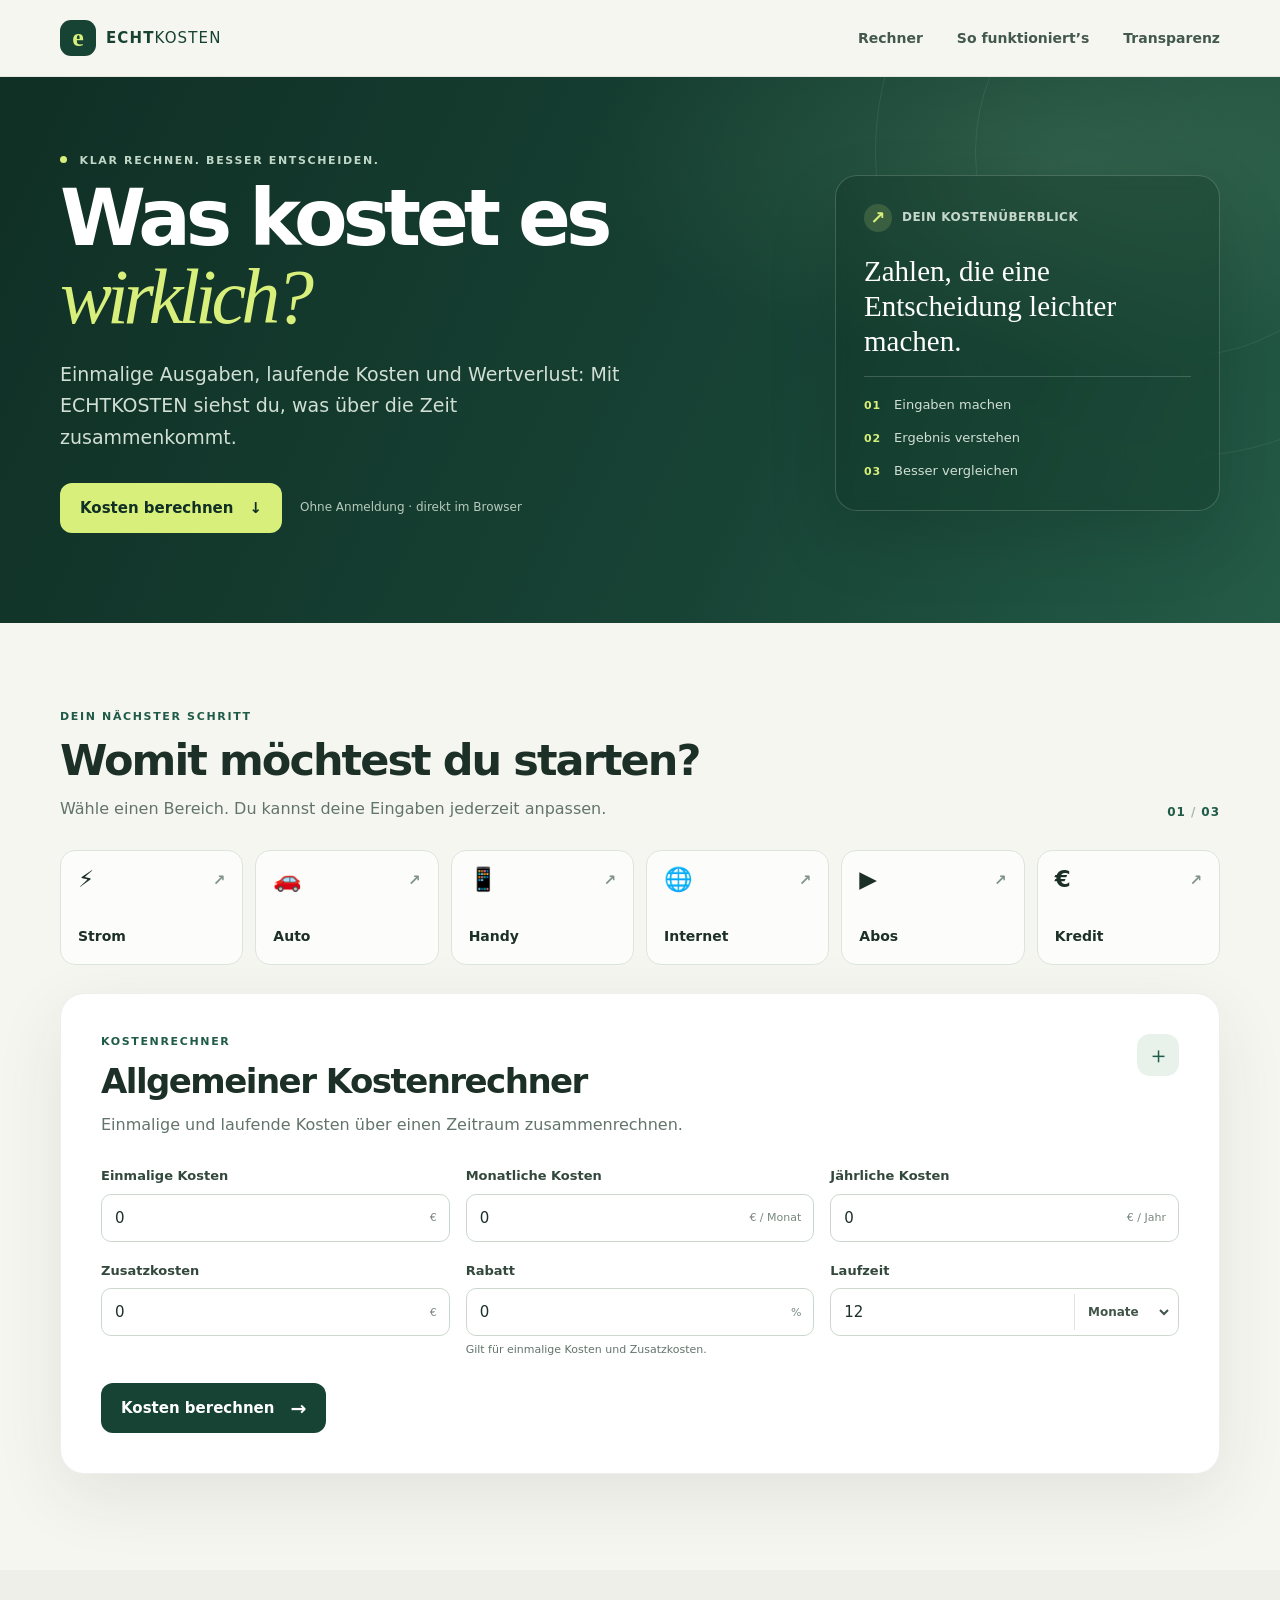
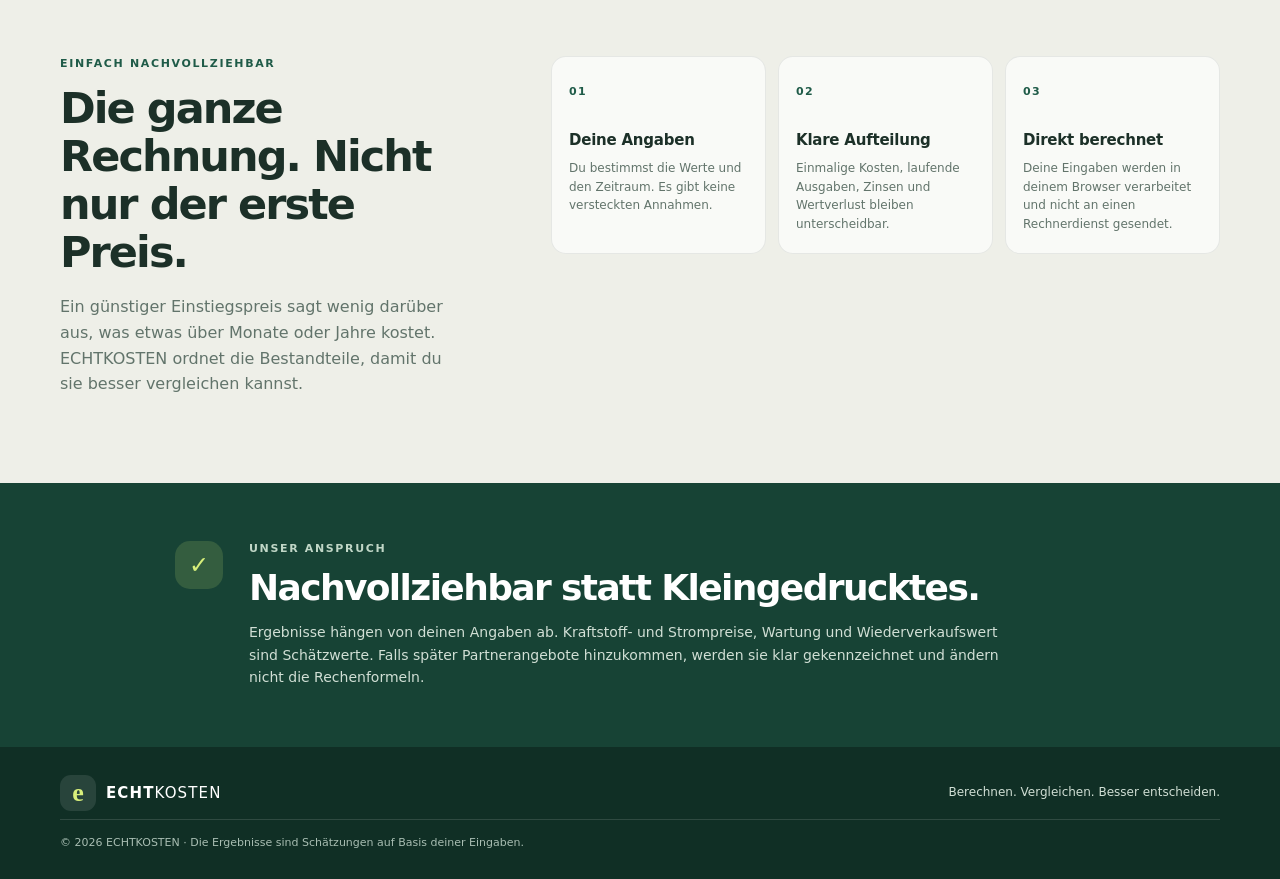
==== index.html @ 92f9e3f9 "Build ECHTKOSTEN cost calculator Add the responsive website, comprehensive car cost calculator, and " ====
<!doctype html>
<html lang="de">
<head>
  <meta charset="utf-8">
  <meta name="viewport" content="width=device-width, initial-scale=1">
  <meta name="theme-color" content="#174335">
  <meta name="description" content="ECHTKOSTEN macht laufende und einmalige Kosten verständlich. Berechne deinen Autokauf und vergleiche Kosten übersichtlich.">
  <meta name="robots" content="index,follow">
  <meta property="og:type" content="website">
  <meta property="og:locale" content="de_DE">
  <meta property="og:site_name" content="ECHTKOSTEN">
  <meta property="og:title" content="ECHTKOSTEN – Was kostet es wirklich?">
  <meta property="og:description" content="Berechne Kosten verständlich und behalte den Überblick über deine Ausgaben.">
  <title>ECHTKOSTEN – Kosten einfach berechnen</title>
  <link rel="icon" type="image/svg+xml" href="favicon.svg">
  <link rel="stylesheet" href="styles.css">
  <script src="script.js" defer></script>
</head>
<body>
  <a class="skip-link" href="#main-content">Zum Inhalt springen</a>
  <header class="site-header" id="oben">
    <div class="container header-inner">
      <a class="brand" href="#oben" aria-label="ECHTKOSTEN Startseite">
        <span class="brand-mark" aria-hidden="true">e</span>
        <span class="brand-name">ECHT<span>KOSTEN</span></span>
      </a>
      <nav class="site-nav" aria-label="Hauptnavigation">
        <a href="#rechner">Rechner</a>
        <a href="#so-gehts">So funktioniert’s</a>
        <a href="#transparenz">Transparenz</a>
      </nav>
    </div>
  </header>

  <main id="main-content">
    <section class="hero">
      <div class="container hero-inner">
        <div class="hero-copy">
          <p class="eyebrow eyebrow-light"><span class="eyebrow-dot"></span> Klar rechnen. Besser entscheiden.</p>
          <h1>Was kostet es <em>wirklich?</em></h1>
          <p class="hero-description">Einmalige Ausgaben, laufende Kosten und Wertverlust: Mit ECHTKOSTEN siehst du, was über die Zeit zusammenkommt.</p>
          <div class="hero-actions">
            <a class="button button-lime" href="#rechner">Kosten berechnen <span aria-hidden="true">↓</span></a>
            <span class="hero-trust">Ohne Anmeldung · direkt im Browser</span>
          </div>
        </div>
        <aside class="hero-aside" aria-label="So hilft dir ECHTKOSTEN">
          <div class="hero-aside-top"><span class="hero-aside-icon" aria-hidden="true">↗</span><span>Dein Kostenüberblick</span></div>
          <p class="hero-aside-title">Zahlen, die eine Entscheidung leichter machen.</p>
          <div class="hero-aside-rule"></div>
          <div class="hero-steps">
            <div><span>01</span><p>Eingaben machen</p></div>
            <div><span>02</span><p>Ergebnis verstehen</p></div>
            <div><span>03</span><p>Besser vergleichen</p></div>
          </div>
        </aside>
      </div>
      <div class="hero-orbit hero-orbit-one" aria-hidden="true"></div>
      <div class="hero-orbit hero-orbit-two" aria-hidden="true"></div>
    </section>

    <section class="section calculator-section" id="rechner" aria-labelledby="calculatorSectionTitle">
      <div class="container">
        <div class="section-heading">
          <div>
            <p class="eyebrow">Dein nächster Schritt</p>
            <h2 id="calculatorSectionTitle">Womit möchtest du starten?</h2>
            <p>Wähle einen Bereich. Du kannst deine Eingaben jederzeit anpassen.</p>
          </div>
          <span class="section-index">01 <span>/</span> 03</span>
        </div>

        <div class="category-grid" role="group" aria-label="Kostenbereich auswählen">
          <button class="category-button" type="button" data-panel="general" data-label="Strom" aria-controls="generalPanel" aria-pressed="false"><span class="category-icon" aria-hidden="true">⚡</span><span>Strom</span><span class="category-arrow" aria-hidden="true">↗</span></button>
          <button class="category-button" type="button" data-panel="auto" data-label="Auto" aria-controls="carPanel" aria-pressed="false"><span class="category-icon" aria-hidden="true">🚗</span><span>Auto</span><span class="category-arrow" aria-hidden="true">↗</span></button>
          <button class="category-button" type="button" data-panel="general" data-label="Handy" aria-controls="generalPanel" aria-pressed="false"><span class="category-icon" aria-hidden="true">📱</span><span>Handy</span><span class="category-arrow" aria-hidden="true">↗</span></button>
          <button class="category-button" type="button" data-panel="general" data-label="Internet" aria-controls="generalPanel" aria-pressed="false"><span class="category-icon" aria-hidden="true">🌐</span><span>Internet</span><span class="category-arrow" aria-hidden="true">↗</span></button>
          <button class="category-button" type="button" data-panel="general" data-label="Abos" aria-controls="generalPanel" aria-pressed="false"><span class="category-icon" aria-hidden="true">▶</span><span>Abos</span><span class="category-arrow" aria-hidden="true">↗</span></button>
          <button class="category-button" type="button" data-panel="general" data-label="Kredit" aria-controls="generalPanel" aria-pressed="false"><span class="category-icon" aria-hidden="true">€</span><span>Kredit</span><span class="category-arrow" aria-hidden="true">↗</span></button>
        </div>

        <section class="calculator-panel" id="generalPanel" aria-labelledby="generalTitle">
          <div class="calculator-heading">
            <div>
              <p class="eyebrow">Kostenrechner</p>
              <h2 id="generalTitle">Allgemeiner Kostenrechner</h2>
              <p id="generalDescription">Einmalige und laufende Kosten über einen Zeitraum zusammenrechnen.</p>
            </div>
            <span class="calculator-heading-icon" aria-hidden="true">＋</span>
          </div>
          <form id="generalForm" novalidate>
            <div class="form-grid">
              <div class="field"><label for="generalOneTime">Einmalige Kosten</label><div class="input-wrap"><input id="generalOneTime" name="oneTime" type="number" min="0" step="any" inputmode="decimal" value="0"><span>€</span></div></div>
              <div class="field"><label for="generalMonthly">Monatliche Kosten</label><div class="input-wrap"><input id="generalMonthly" name="monthly" type="number" min="0" step="any" inputmode="decimal" value="0"><span>€ / Monat</span></div></div>
              <div class="field"><label for="generalAnnual">Jährliche Kosten</label><div class="input-wrap"><input id="generalAnnual" name="annual" type="number" min="0" step="any" inputmode="decimal" value="0"><span>€ / Jahr</span></div></div>
              <div class="field"><label for="generalExtra">Zusatzkosten</label><div class="input-wrap"><input id="generalExtra" name="extra" type="number" min="0" step="any" inputmode="decimal" value="0"><span>€</span></div></div>
              <div class="field"><label for="generalDiscount">Rabatt</label><div class="input-wrap"><input id="generalDiscount" name="discount" type="number" min="0" max="100" step="any" inputmode="decimal" value="0"><span>%</span></div><small>Gilt für einmalige Kosten und Zusatzkosten.</small></div>
              <div class="field field-duration">
                <label for="generalDuration">Laufzeit</label>
                <div class="duration-inputs">
                  <input id="generalDuration" name="duration" type="number" min="1" step="1" inputmode="numeric" value="12" aria-label="Anzahl der Monate oder Jahre">
                  <select id="generalDurationUnit" name="durationUnit" aria-label="Einheit der Laufzeit"><option value="months">Monate</option><option value="years">Jahre</option></select>
                </div>
              </div>
            </div>
            <p class="form-error" id="generalError" role="alert" hidden></p>
            <button class="button button-dark calculate-button" type="submit">Kosten berechnen <span aria-hidden="true">→</span></button>
          </form>
          <div class="result-wrap" id="generalResult" aria-live="polite" aria-atomic="true" hidden></div>
        </section>

        <section class="calculator-panel" id="carPanel" aria-labelledby="carTitle" hidden>
          <div class="calculator-heading">
            <div>
              <p class="eyebrow">Autokostenrechner</p>
              <h2 id="carTitle">Was kostet dein Auto wirklich?</h2>
              <p>Berücksichtige Kauf, Finanzierung, Nutzung und den geschätzten Wertverlust.</p>
            </div>
            <span class="calculator-heading-icon" aria-hidden="true">↗</span>
          </div>
          <form id="carForm" novalidate>
            <fieldset class="form-group">
              <legend><span>01</span> Fahrzeug & Finanzierung</legend>
              <div class="form-grid">
                <div class="field"><label for="carPurchasePrice">Kaufpreis</label><div class="input-wrap"><input id="carPurchasePrice" name="purchasePrice" type="number" min="0" step="any" inputmode="decimal" value="25000"><span>€</span></div></div>
                <div class="field"><label for="carDownPayment">Anzahlung</label><div class="input-wrap"><input id="carDownPayment" name="downPayment" type="number" min="0" step="any" inputmode="decimal" value="5000"><span>€</span></div></div>
                <div class="field"><label for="carInterest">Sollzins pro Jahr</label><div class="input-wrap"><input id="carInterest" name="annualInterestRate" type="number" min="0" max="100" step="any" inputmode="decimal" value="5.9"><span>%</span></div></div>
                <div class="field"><label for="carLoanTerm">Kreditlaufzeit</label><div class="input-wrap"><input id="carLoanTerm" name="loanTermMonths" type="number" min="1" max="600" step="1" inputmode="numeric" value="60"><span>Monate</span></div></div>
                <div class="field"><label for="carOwnershipYears">Geplante Besitzdauer</label><div class="input-wrap"><input id="carOwnershipYears" name="ownershipYears" type="number" min="1" max="40" step="1" inputmode="numeric" value="5"><span>Jahre</span></div></div>
                <div class="field field-note"><span class="field-note-icon" aria-hidden="true">i</span><p>Der Rechner zeigt Rate und Zinsen getrennt vom Wertverlust. So wird der Kaufpreis nicht doppelt gezählt.</p></div>
              </div>
            </fieldset>

            <fieldset class="form-group">
              <legend><span>02</span> Laufende Kosten</legend>
              <div class="form-grid">
                <div class="field"><label for="carInsurance">Versicherung pro Jahr</label><div class="input-wrap"><input id="carInsurance" name="annualInsurance" type="number" min="0" step="any" inputmode="decimal" value="720"><span>€ / Jahr</span></div></div>
                <div class="field"><label for="carTax">Kfz-Steuer pro Jahr</label><div class="input-wrap"><input id="carTax" name="annualTax" type="number" min="0" step="any" inputmode="decimal" value="180"><span>€ / Jahr</span></div></div>
                <div class="field"><label for="carMaintenance">Wartung pro Jahr</label><div class="input-wrap"><input id="carMaintenance" name="annualMaintenance" type="number" min="0" step="any" inputmode="decimal" value="600"><span>€ / Jahr</span></div></div>
                <div class="field"><label for="carMileage">Fahrleistung pro Jahr</label><div class="input-wrap"><input id="carMileage" name="annualMileage" type="number" min="0" step="1" inputmode="numeric" value="12000"><span>km / Jahr</span></div></div>
                <div class="field"><label for="carEnergyType">Antriebsart</label><select id="carEnergyType" name="energyType"><option value="petrol">Benzin</option><option value="diesel">Diesel</option><option value="electric">Elektro</option></select></div>
                <div class="field"><label for="carConsumption" id="carConsumptionLabel">Verbrauch (Liter / 100 km)</label><div class="input-wrap"><input id="carConsumption" name="energyConsumption" type="number" min="0" step="any" inputmode="decimal" value="6.5"><span id="carConsumptionUnit">L / 100 km</span></div></div>
                <div class="field"><label for="carEnergyPrice" id="carEnergyPriceLabel">Preis pro Liter</label><div class="input-wrap"><input id="carEnergyPrice" name="energyPrice" type="number" min="0" step="any" inputmode="decimal" value="1.8"><span id="carEnergyPriceUnit">€ / L</span></div></div>
              </div>
            </fieldset>

            <fieldset class="form-group">
              <legend><span>03</span> Wertverlust einschätzen</legend>
              <div class="form-grid">
                <div class="field"><label for="carResaleValue">Geschätzter Verkaufspreis am Ende</label><div class="input-wrap"><input id="carResaleValue" name="resaleValue" type="number" min="0" step="any" inputmode="decimal" value="10000"><span>€</span></div><small>Schätze, was dein Auto nach der geplanten Besitzdauer noch wert ist.</small></div>
              </div>
            </fieldset>
            <p class="form-error" id="carError" role="alert" hidden></p>
            <button class="button button-dark calculate-button" type="submit">Autokosten berechnen <span aria-hidden="true">→</span></button>
          </form>
          <div class="result-wrap" id="carResult" aria-live="polite" aria-atomic="true" hidden></div>
        </section>
      </div>
    </section>

    <section class="section how-section" id="so-gehts" aria-labelledby="howTitle">
      <div class="container how-inner">
        <div class="how-intro">
          <p class="eyebrow">Einfach nachvollziehbar</p>
          <h2 id="howTitle">Die ganze Rechnung. Nicht nur der erste Preis.</h2>
          <p>Ein günstiger Einstiegspreis sagt wenig darüber aus, was etwas über Monate oder Jahre kostet. ECHTKOSTEN ordnet die Bestandteile, damit du sie besser vergleichen kannst.</p>
        </div>
        <div class="trust-grid">
          <article class="trust-card"><span>01</span><h3>Deine Angaben</h3><p>Du bestimmst die Werte und den Zeitraum. Es gibt keine versteckten Annahmen.</p></article>
          <article class="trust-card"><span>02</span><h3>Klare Aufteilung</h3><p>Einmalige Kosten, laufende Ausgaben, Zinsen und Wertverlust bleiben unterscheidbar.</p></article>
          <article class="trust-card"><span>03</span><h3>Direkt berechnet</h3><p>Deine Eingaben werden in deinem Browser verarbeitet und nicht an einen Rechnerdienst gesendet.</p></article>
        </div>
      </div>
    </section>

    <section class="transparency-section" id="transparenz" aria-labelledby="transparencyTitle">
      <div class="container transparency-inner">
        <div class="transparency-mark" aria-hidden="true">✓</div>
        <div>
          <p class="eyebrow eyebrow-light">Unser Anspruch</p>
          <h2 id="transparencyTitle">Nachvollziehbar statt Kleingedrucktes.</h2>
          <p>Ergebnisse hängen von deinen Angaben ab. Kraftstoff- und Strompreise, Wartung und Wiederverkaufswert sind Schätzwerte. Falls später Partnerangebote hinzukommen, werden sie klar gekennzeichnet und ändern nicht die Rechenformeln.</p>
        </div>
      </div>
    </section>
  </main>

  <footer class="site-footer">
    <div class="container footer-inner">
      <a class="brand brand-footer" href="#oben" aria-label="ECHTKOSTEN nach oben"><span class="brand-mark" aria-hidden="true">e</span><span class="brand-name">ECHT<span>KOSTEN</span></span></a>
      <p>Berechnen. Vergleichen. Besser entscheiden.</p>
      <p class="footer-small">© <span id="currentYear">2026</span> ECHTKOSTEN · Die Ergebnisse sind Schätzungen auf Basis deiner Eingaben.</p>
    </div>
  </footer>
</body>
</html>
---- styles.css ----
:root {
  color-scheme: light;
  --ink: #1c3028;
  --forest: #1f5b48;
  --forest-dark: #174335;
  --forest-deep: #102f25;
  --mint: #e8f2eb;
  --lime: #d8ef7b;
  --paper: #f6f6f0;
  --white: #fff;
  --line: #dce5dc;
  --muted: #62746b;
  --danger: #a1372b;
  --shadow: 0 22px 70px rgba(24, 49, 39, .09);
  font-family: Inter, ui-sans-serif, system-ui, -apple-system, BlinkMacSystemFont, "Segoe UI", sans-serif;
  font-synthesis: none;
  text-rendering: optimizeLegibility;
}
* { box-sizing: border-box; }
html { scroll-behavior: smooth; scroll-padding-top: 88px; }
body { margin: 0; background: var(--paper); color: var(--ink); font-size: 16px; line-height: 1.6; }
button, input, select { font: inherit; }
button, a, input, select { -webkit-tap-highlight-color: transparent; }
a { color: inherit; }
:focus-visible { outline: 3px solid #8cae2d; outline-offset: 3px; }
.container { width: min(1160px, calc(100% - 48px)); margin-inline: auto; }
.skip-link { position: absolute; z-index: 20; top: 8px; left: 8px; padding: 10px 14px; transform: translateY(-160%); border-radius: 10px; background: var(--white); color: var(--ink); font-weight: 700; }
.skip-link:focus { transform: translateY(0); }
.site-header { position: sticky; z-index: 10; top: 0; background: rgba(246, 246, 240, .94); border-bottom: 1px solid rgba(28, 48, 40, .08); backdrop-filter: blur(14px); }
.header-inner, .site-nav, .brand { display: flex; align-items: center; }
.header-inner { min-height: 76px; justify-content: space-between; gap: 24px; }
.brand { width: fit-content; gap: 10px; text-decoration: none; }
.brand-mark { display: grid; width: 36px; height: 36px; place-items: center; border-radius: 11px; background: var(--forest-dark); color: var(--lime); font-family: Georgia, serif; font-size: 26px; font-weight: 700; line-height: 1; }
.brand-name { color: var(--forest-dark); font-size: 15px; font-weight: 850; letter-spacing: .075em; }
.brand-name span { font-weight: 500; }
.site-nav { gap: clamp(16px, 3vw, 34px); }
.site-nav a { color: #43594e; font-size: 14px; font-weight: 650; text-decoration: none; transition: color .18s ease; }
.site-nav a:hover { color: var(--forest); }
.hero { position: relative; overflow: hidden; background: radial-gradient(ellipse at 84% 15%, rgba(93, 141, 107, .31), transparent 32%), linear-gradient(115deg, var(--forest-deep), var(--forest-dark) 60%, #245b47); color: var(--white); }
.hero-inner { position: relative; z-index: 1; display: grid; grid-template-columns: minmax(0, 1.2fr) minmax(300px, .8fr); align-items: center; gap: clamp(42px, 8vw, 112px); min-height: 500px; padding-block: 76px 90px; }
.hero-copy { max-width: 670px; }
.eyebrow { margin: 0 0 12px; color: var(--forest); font-size: 11px; font-weight: 800; letter-spacing: .15em; line-height: 1.4; text-transform: uppercase; }
.eyebrow-light { color: #c1d7c7; }
.eyebrow-dot { display: inline-block; width: 7px; height: 7px; margin-right: 7px; border-radius: 50%; background: var(--lime); vertical-align: 1px; }
.hero h1 { max-width: 680px; margin: 0; font-size: clamp(45px, 6.4vw, 78px); font-weight: 630; letter-spacing: -.065em; line-height: .99; }
.hero h1 em { color: var(--lime); font-family: Georgia, "Times New Roman", serif; font-weight: 400; }
.hero-description { max-width: 560px; margin: 24px 0 0; color: #d1dfd5; font-size: clamp(16px, 1.8vw, 19px); line-height: 1.65; }
.hero-actions { display: flex; align-items: center; flex-wrap: wrap; gap: 18px; margin-top: 30px; }
.button { display: inline-flex; min-height: 50px; align-items: center; justify-content: center; gap: 16px; padding: 12px 20px; border: 0; border-radius: 12px; cursor: pointer; font-size: 15px; font-weight: 750; line-height: 1.2; text-decoration: none; transition: transform .18s ease, background .18s ease, box-shadow .18s ease; }
.button:hover { transform: translateY(-2px); }
.button-lime { background: var(--lime); color: var(--forest-deep); }
.button-lime:hover { background: #e4f5a1; box-shadow: 0 10px 28px rgba(0, 0, 0, .16); }
.button-dark { background: var(--forest-dark); color: var(--white); }
.button-dark:hover { background: var(--forest); }
.hero-trust { color: #b7cabe; font-size: 12px; }
.hero-aside { position: relative; max-width: 385px; justify-self: end; padding: 28px; border: 1px solid rgba(220, 239, 225, .2); border-radius: 22px; background: rgba(10, 36, 26, .25); box-shadow: 0 28px 70px rgba(0, 0, 0, .13); backdrop-filter: blur(8px); }
.hero-aside-top { display: flex; align-items: center; gap: 10px; color: #c6d8cb; font-size: 12px; font-weight: 700; letter-spacing: .04em; text-transform: uppercase; }
.hero-aside-icon { display: grid; width: 28px; height: 28px; place-items: center; border-radius: 50%; background: rgba(216, 239, 123, .16); color: var(--lime); font-size: 18px; }
.hero-aside-title { margin: 22px 0 18px; font-family: Georgia, "Times New Roman", serif; font-size: 29px; line-height: 1.2; }
.hero-aside-rule { height: 1px; background: rgba(220, 239, 225, .2); }
.hero-steps { display: grid; gap: 12px; padding-top: 18px; }
.hero-steps div { display: flex; align-items: center; gap: 13px; }
.hero-steps span { color: var(--lime); font-size: 11px; font-weight: 800; letter-spacing: .08em; }
.hero-steps p { margin: 0; color: #d1dfd5; font-size: 13px; }
.hero-orbit { position: absolute; border: 1px solid rgba(207, 232, 208, .09); border-radius: 50%; pointer-events: none; }
.hero-orbit-one { top: -230px; right: -205px; width: 610px; height: 610px; }
.hero-orbit-two { top: -130px; right: -105px; width: 410px; height: 410px; }
.section { padding-block: 86px; }
.calculator-section { padding-bottom: 96px; }
.section-heading { display: flex; align-items: end; justify-content: space-between; gap: 24px; margin-bottom: 28px; }
.section-heading h2, .how-intro h2, .transparency-inner h2 { margin: 0; font-size: clamp(30px, 4vw, 43px); font-weight: 630; letter-spacing: -.045em; line-height: 1.12; }
.section-heading p:not(.eyebrow) { margin: 12px 0 0; color: var(--muted); }
.section-index { color: var(--forest); font-size: 12px; font-weight: 800; letter-spacing: .08em; }
.section-index span { color: #a7b6ad; }
.category-grid { display: grid; grid-template-columns: repeat(6, minmax(0, 1fr)); gap: 12px; margin-bottom: 28px; }
.category-button { position: relative; display: flex; min-height: 115px; flex-direction: column; align-items: flex-start; justify-content: space-between; gap: 10px; padding: 17px; border: 1px solid var(--line); border-radius: 15px; background: rgba(255, 255, 255, .72); color: var(--ink); cursor: pointer; font-size: 14px; font-weight: 740; text-align: left; transition: border-color .2s ease, background .2s ease, transform .2s ease, box-shadow .2s ease; }
.category-button:hover { transform: translateY(-3px); border-color: #a8c4ae; box-shadow: 0 12px 25px rgba(24, 49, 39, .06); }
.category-button[aria-pressed="true"] { border-color: var(--forest); background: var(--forest-dark); color: var(--white); box-shadow: 0 12px 26px rgba(23, 67, 53, .18); }
.category-icon { font-size: 23px; line-height: 1; }
.category-arrow { position: absolute; top: 17px; right: 17px; color: #80938a; font-size: 15px; }
.category-button[aria-pressed="true"] .category-arrow { color: var(--lime); }
.calculator-panel { scroll-margin-top: 94px; padding: clamp(22px, 4vw, 40px); border: 1px solid rgba(28, 48, 40, .08); border-radius: 24px; background: var(--white); box-shadow: var(--shadow); }
.calculator-panel[hidden] { display: none; }
.calculator-heading { display: flex; justify-content: space-between; gap: 20px; margin-bottom: 28px; }
.calculator-heading h2 { margin: 0; font-size: clamp(25px, 3vw, 34px); font-weight: 650; letter-spacing: -.045em; line-height: 1.2; }
.calculator-heading p:not(.eyebrow) { max-width: 650px; margin: 10px 0 0; color: var(--muted); }
.calculator-heading-icon { display: grid; width: 42px; height: 42px; flex: 0 0 auto; place-items: center; border-radius: 13px; background: var(--mint); color: var(--forest); font-size: 23px; }
.form-grid { display: grid; grid-template-columns: repeat(3, minmax(0, 1fr)); gap: 19px 16px; }
.field { min-width: 0; }
.field label { display: block; margin-bottom: 7px; color: #33483d; font-size: 13px; font-weight: 720; }
.input-wrap, .duration-inputs { display: flex; min-height: 48px; align-items: center; border: 1px solid #ccd8ce; border-radius: 10px; background: #fff; transition: border-color .18s ease, box-shadow .18s ease; }
.input-wrap:focus-within, .duration-inputs:focus-within { border-color: var(--forest); box-shadow: 0 0 0 3px rgba(31, 91, 72, .11); }
.input-wrap input, .duration-inputs input, .field > select { width: 100%; min-width: 0; height: 46px; padding: 0 13px; border: 0; outline: 0; border-radius: 10px; background: transparent; color: var(--ink); font-size: 15px; font-variant-numeric: tabular-nums; }
.input-wrap input:focus-visible, .duration-inputs input:focus-visible, .field > select:focus-visible { outline: 0; box-shadow: none; }
.input-wrap > span { flex: 0 0 auto; padding: 0 12px 0 4px; color: #78877e; font-size: 11px; white-space: nowrap; }
.field small { display: block; margin-top: 6px; color: var(--muted); font-size: 11px; line-height: 1.45; }
.field > select { height: 48px; border: 1px solid #ccd8ce; background-color: #fff; }
.duration-inputs { padding-right: 6px; }
.duration-inputs input { flex: 1; }
.duration-inputs select { width: auto; min-width: 98px; height: 36px; padding: 0 9px; border: 0; border-left: 1px solid var(--line); border-radius: 0; background: #fff; color: #41554a; font-size: 12px; font-weight: 650; }
.form-group { min-width: 0; margin: 0 0 26px; padding: 0; border: 0; }
.form-group legend { width: 100%; margin-bottom: 18px; padding: 0 0 11px; border-bottom: 1px solid #e8eee8; color: var(--ink); font-size: 16px; font-weight: 760; }
.form-group legend span { margin-right: 10px; color: var(--forest); font-size: 11px; letter-spacing: .1em; }
.field-note { display: flex; align-items: flex-start; gap: 10px; padding: 12px 13px; border-radius: 11px; background: #f4f8f3; color: var(--muted); }
.field-note-icon { display: grid; width: 19px; height: 19px; flex: 0 0 auto; place-items: center; border-radius: 50%; background: #dcebdc; color: var(--forest); font-size: 12px; font-weight: 800; }
.field-note p { margin: 0; font-size: 11px; line-height: 1.5; }
.form-error { margin: 18px 0 0; padding: 11px 14px; border-radius: 10px; background: #fff1ee; color: var(--danger); font-size: 13px; font-weight: 650; }
.calculate-button { margin-top: 25px; }
.calculate-button span { font-size: 19px; }
.result-wrap { margin-top: 28px; }
.result-card { overflow: hidden; border: 1px solid #d8e6d9; border-radius: 18px; background: #f6faf4; }
.result-top { display: flex; align-items: end; justify-content: space-between; gap: 20px; padding: 24px 26px; background: var(--forest-dark); color: var(--white); }
.result-top p { margin: 0; }
.result-kicker { color: #c5d8c9; font-size: 11px; font-weight: 750; letter-spacing: .12em; text-transform: uppercase; }
.result-subtitle { margin-top: 4px !important; color: #d5e2d7; font-size: 13px; }
.result-total { color: var(--lime); font-size: clamp(30px, 5vw, 43px); font-weight: 700; letter-spacing: -.045em; line-height: 1.1; font-variant-numeric: tabular-nums; white-space: nowrap; }
.result-metrics { display: grid; grid-template-columns: repeat(4, minmax(0, 1fr)); gap: 10px; padding: 16px 18px 0; }
.metric { min-width: 0; padding: 14px; border-radius: 12px; background: var(--white); }
.metric-label { display: block; color: var(--muted); font-size: 11px; line-height: 1.4; }
.metric-value { display: block; margin-top: 5px; color: var(--ink); font-size: clamp(14px, 2vw, 18px); font-weight: 760; font-variant-numeric: tabular-nums; overflow-wrap: anywhere; }
.result-breakdown { padding: 22px 26px 12px; }
.result-breakdown h3 { margin: 0 0 9px; font-size: 13px; }
.breakdown-row { display: flex; justify-content: space-between; gap: 20px; padding: 9px 0; border-top: 1px solid #e3ebe2; color: #53665b; font-size: 13px; }
.breakdown-row strong { color: var(--ink); font-variant-numeric: tabular-nums; text-align: right; }
.result-note { margin: 0; padding: 0 26px 22px; color: #687970; font-size: 11px; line-height: 1.55; }
.how-section { background: #eeefe8; }
.how-inner { display: grid; grid-template-columns: minmax(240px, .75fr) minmax(0, 1.25fr); align-items: start; gap: clamp(35px, 7vw, 90px); }
.how-intro h2 { max-width: 420px; }
.how-intro > p:last-child { max-width: 430px; margin: 18px 0 0; color: var(--muted); }
.trust-grid { display: grid; grid-template-columns: repeat(3, minmax(0, 1fr)); gap: 12px; }
.trust-card { min-height: 190px; padding: 20px 17px; border: 1px solid rgba(28, 48, 40, .09); border-radius: 15px; background: rgba(255, 255, 255, .66); }
.trust-card > span { color: var(--forest); font-size: 11px; font-weight: 800; letter-spacing: .12em; }
.trust-card h3 { margin: 25px 0 7px; font-size: 15px; letter-spacing: -.015em; }
.trust-card p { margin: 0; color: var(--muted); font-size: 12px; line-height: 1.55; }
.transparency-section { padding-block: 58px; background: var(--forest-dark); color: var(--white); }
.transparency-inner { display: grid; grid-template-columns: 54px minmax(0, 1fr); align-items: start; gap: 20px; max-width: 930px; }
.transparency-mark { display: grid; width: 48px; height: 48px; place-items: center; border-radius: 15px; background: rgba(216, 239, 123, .15); color: var(--lime); font-size: 24px; font-weight: 700; }
.transparency-inner h2 { font-size: clamp(26px, 3.5vw, 36px); }
.transparency-inner > div:last-child > p:last-child { max-width: 770px; margin: 13px 0 0; color: #d1dfd5; font-size: 14px; }
.site-footer { padding-block: 28px; background: #102f25; color: #d1dfd5; }
.footer-inner { display: grid; grid-template-columns: auto 1fr; align-items: center; gap: 8px 24px; }
.brand-footer .brand-mark { background: rgba(255, 255, 255, .1); }
.brand-footer .brand-name { color: var(--white); }
.footer-inner > p { margin: 0; font-size: 12px; }
.footer-inner > p:nth-child(2) { justify-self: end; }
.footer-small { grid-column: 1 / -1; padding-top: 14px; border-top: 1px solid rgba(255, 255, 255, .13); color: #a9beb3; font-size: 11px !important; }

@media (max-width: 960px) {
  .hero-inner { grid-template-columns: minmax(0, 1.1fr) minmax(260px, .9fr); gap: 38px; }
  .category-grid { grid-template-columns: repeat(3, minmax(0, 1fr)); }
  .how-inner { grid-template-columns: 1fr; gap: 34px; }
  .how-intro > p:last-child { max-width: 680px; }
}
@media (max-width: 700px) {
  html { scroll-padding-top: 72px; }
  .container { width: min(100% - 32px, 560px); }
  .header-inner { min-height: 66px; gap: 12px; }
  .brand-mark { width: 32px; height: 32px; }
  .brand-name { font-size: 13px; }
  .site-nav { gap: 12px; }
  .site-nav a { font-size: 11px; }
  .hero-inner { grid-template-columns: 1fr; min-height: auto; gap: 34px; padding-block: 56px 68px; }
  .hero h1 { font-size: clamp(46px, 11vw, 67px); }
  .hero-aside { width: 100%; max-width: none; justify-self: stretch; padding: 22px; }
  .hero-aside-title { max-width: 340px; font-size: 25px; }
  .section { padding-block: 64px; }
  .section-heading { align-items: start; }
  .category-grid { grid-template-columns: repeat(3, minmax(0, 1fr)); gap: 9px; }
  .category-button { min-height: 98px; padding: 13px; }
  .category-arrow { top: 13px; right: 13px; }
  .calculator-panel { padding: 22px 18px; border-radius: 18px; }
  .form-grid { grid-template-columns: repeat(2, minmax(0, 1fr)); gap: 17px 12px; }
  .form-group { margin-bottom: 24px; }
  .field-note { grid-column: 1 / -1; }
  .trust-grid { grid-template-columns: 1fr; }
  .trust-card { min-height: 0; }
  .trust-card h3 { margin-top: 15px; }
  .transparency-section { padding-block: 46px; }
}
@media (max-width: 480px) {
  .container { width: calc(100% - 28px); }
  .site-nav { gap: 9px; }
  .site-nav a { font-size: 10px; }
  .site-nav a:last-child { display: none; }
  .hero-inner { padding-block: 47px 56px; }
  .hero-actions { align-items: flex-start; flex-direction: column; gap: 12px; }
  .hero-trust { padding-left: 2px; }
  .section-heading h2 { font-size: 31px; }
  .section-index { display: none; }
  .category-grid { grid-template-columns: repeat(2, minmax(0, 1fr)); }
  .category-button { min-height: 88px; }
  .calculator-heading { gap: 12px; }
  .calculator-heading-icon { width: 36px; height: 36px; }
  .calculator-heading h2 { font-size: 25px; }
  .form-grid { grid-template-columns: 1fr; }
  .field-note { grid-column: auto; }
  .calculate-button { width: 100%; }
  .result-top { align-items: flex-start; flex-direction: column; gap: 11px; padding: 20px; }
  .result-metrics { grid-template-columns: repeat(2, minmax(0, 1fr)); padding-inline: 10px; }
  .metric { padding: 12px; }
  .result-breakdown { padding: 20px 18px 11px; }
  .result-note { padding: 0 18px 18px; }
  .transparency-inner { grid-template-columns: 1fr; gap: 16px; }
  .transparency-mark { width: 40px; height: 40px; border-radius: 12px; }
  .footer-inner { grid-template-columns: 1fr; }
  .footer-inner > p:nth-child(2) { justify-self: start; }
  .footer-small { grid-column: auto; margin-top: 5px !important; }
}
@media (prefers-reduced-motion: reduce) {
  *, *::before, *::after { scroll-behavior: auto !important; animation-duration: .01ms !important; animation-iteration-count: 1 !important; transition-duration: .01ms !important; }
}
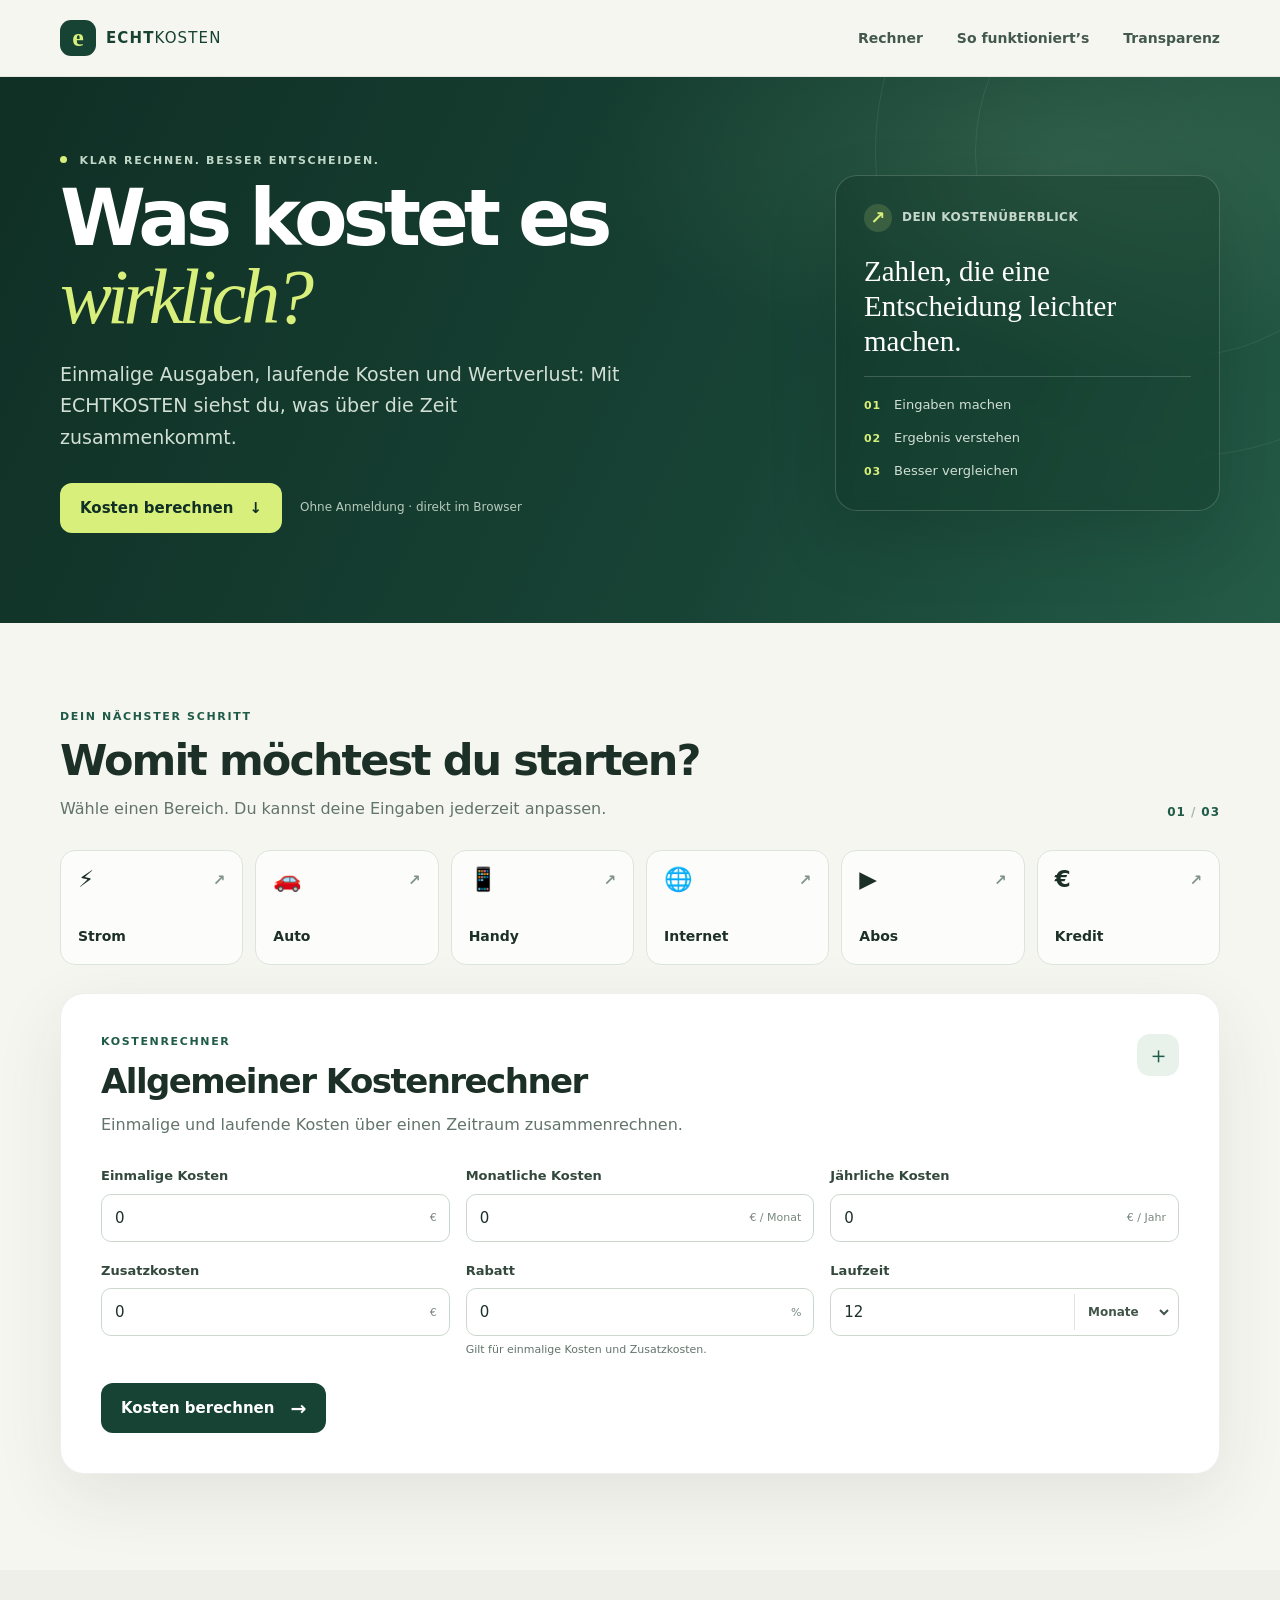
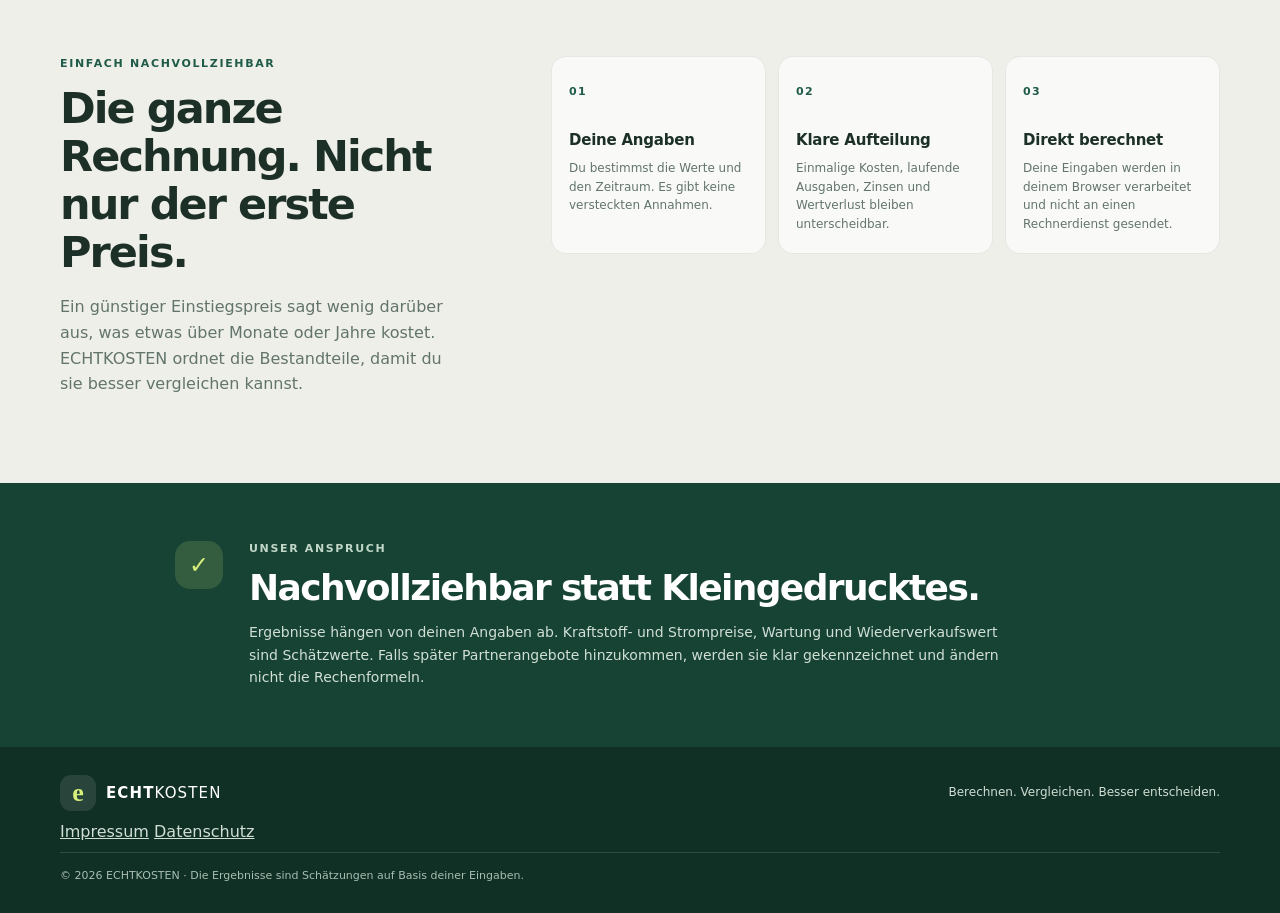
==== commit 9f91207f: "Verlinke Impressum und Datenschutz" ====
--- a/index.html
+++ b/index.html
@@ -107,6 +107,41 @@
             <button class="button button-dark calculate-button" type="submit">Kosten berechnen <span aria-hidden="true">→</span></button>
           </form>
           <div class="result-wrap" id="generalResult" aria-live="polite" aria-atomic="true" hidden></div>
+
+          <form id="electricityForm" novalidate hidden>
+            <fieldset class="form-group">
+              <legend><span>01</span> Verbrauch & Tarif</legend>
+              <div class="form-grid">
+                <div class="field"><label for="electricityAnnualKwh">Stromverbrauch pro Jahr</label><div class="input-wrap"><input id="electricityAnnualKwh" name="annualKwh" type="number" min="0" step="any" inputmode="decimal" value="3500"><span>kWh / Jahr</span></div><small>Beispielwert – deinen Verbrauch findest du auf der Jahresabrechnung.</small></div>
+                <div class="field"><label for="electricityPricePerKwh">Arbeitspreis je Kilowattstunde</label><div class="input-wrap"><input id="electricityPricePerKwh" name="pricePerKwh" type="number" min="0" step="any" inputmode="decimal" value="0.35"><span>€ / kWh</span></div><small>35 Cent je kWh entsprechen 0,35 € / kWh.</small></div>
+                <div class="field"><label for="electricityBaseFee">Grundpreis</label><div class="input-wrap"><input id="electricityBaseFee" name="monthlyBaseFee" type="number" min="0" step="any" inputmode="decimal" value="12"><span>€ / Monat</span></div></div>
+                <div class="field"><label for="electricityMeterFee">Zähler- und Messstellengebühr</label><div class="input-wrap"><input id="electricityMeterFee" name="monthlyMeterFee" type="number" min="0" step="any" inputmode="decimal" value="0"><span>€ / Monat</span></div></div>
+                <div class="field"><label for="electricityOtherMonthlyFees">Weitere feste Gebühren</label><div class="input-wrap"><input id="electricityOtherMonthlyFees" name="monthlyOtherFees" type="number" min="0" step="any" inputmode="decimal" value="0"><span>€ / Monat</span></div><small>Zum Beispiel zusätzliche monatliche Tarifkosten.</small></div>
+                <div class="field"><label for="electricityAnnualFees">Weitere Jahresgebühren</label><div class="input-wrap"><input id="electricityAnnualFees" name="annualOtherFees" type="number" min="0" step="any" inputmode="decimal" value="0"><span>€ / Jahr</span></div></div>
+                <div class="field"><label for="electricityOneTimeFees">Einmalige Gebühren</label><div class="input-wrap"><input id="electricityOneTimeFees" name="oneTimeFees" type="number" min="0" step="any" inputmode="decimal" value="0"><span>€</span></div></div>
+                <div class="field"><label for="electricityDurationYears">Berechnungszeitraum</label><div class="input-wrap"><input id="electricityDurationYears" name="durationYears" type="number" min="1" max="60" step="1" inputmode="numeric" value="1"><span>Jahre</span></div></div>
+              </div>
+              <div class="field-note"><span class="field-note-icon" aria-hidden="true">i</span><p>Trage Gebühren getrennt ein. Wenn die Zählergebühr bereits im Grundpreis steckt, lass dieses Feld auf 0 €, damit sie nicht doppelt zählt.</p></div>
+            </fieldset>
+            <p class="form-error" id="electricityError" role="alert" hidden></p>
+            <button class="button button-dark calculate-button" type="submit">Stromkosten berechnen <span aria-hidden="true">→</span></button>
+          </form>
+          <div class="result-wrap" id="electricityResult" aria-live="polite" aria-atomic="true" hidden></div>
+
+          <form id="creditForm" novalidate hidden>
+            <fieldset class="form-group">
+              <legend><span>01</span> Kreditdaten</legend>
+              <div class="form-grid">
+                <div class="field"><label for="creditAmount">Kreditsumme</label><div class="input-wrap"><input id="creditAmount" name="principal" type="number" min="0" step="any" inputmode="decimal" value="10000"><span>€</span></div></div>
+                <div class="field"><label for="creditInterestRate">Sollzins pro Jahr</label><div class="input-wrap"><input id="creditInterestRate" name="annualInterestRate" type="number" min="0" max="100" step="any" inputmode="decimal" value="5.9"><span>%</span></div><small>Vereinfachte Rechnung ohne zusätzliche Bankgebühren.</small></div>
+                <div class="field"><label for="creditTermMonths">Laufzeit</label><div class="input-wrap"><input id="creditTermMonths" name="termMonths" type="number" min="1" max="600" step="1" inputmode="numeric" value="60"><span>Monate</span></div></div>
+              </div>
+              <div class="field-note"><span class="field-note-icon" aria-hidden="true">i</span><p>Die Monatsrate bleibt gleich. Am Anfang geht mehr davon für Zinsen drauf, später steigt der Tilgungsanteil. So wird die Restschuld Monat für Monat kleiner.</p></div>
+            </fieldset>
+            <p class="form-error" id="creditError" role="alert" hidden></p>
+            <button class="button button-dark calculate-button" type="submit">Kredit berechnen <span aria-hidden="true">→</span></button>
+          </form>
+          <div class="result-wrap" id="creditResult" aria-live="polite" aria-atomic="true" hidden></div>
         </section>
 
         <section class="calculator-panel" id="carPanel" aria-labelledby="carTitle" hidden>
@@ -189,6 +224,10 @@
     <div class="container footer-inner">
       <a class="brand brand-footer" href="#oben" aria-label="ECHTKOSTEN nach oben"><span class="brand-mark" aria-hidden="true">e</span><span class="brand-name">ECHT<span>KOSTEN</span></span></a>
       <p>Berechnen. Vergleichen. Besser entscheiden.</p>
+      <nav class="footer-links" aria-label="Rechtliche Informationen">
+        <a href="impressum.html">Impressum</a>
+        <a href="datenschutz.html">Datenschutz</a>
+      </nav>
       <p class="footer-small">© <span id="currentYear">2026</span> ECHTKOSTEN · Die Ergebnisse sind Schätzungen auf Basis deiner Eingaben.</p>
     </div>
   </footer>
--- a/styles.css
+++ b/styles.css
@@ -102,6 +102,7 @@
 .form-group legend { width: 100%; margin-bottom: 18px; padding: 0 0 11px; border-bottom: 1px solid #e8eee8; color: var(--ink); font-size: 16px; font-weight: 760; }
 .form-group legend span { margin-right: 10px; color: var(--forest); font-size: 11px; letter-spacing: .1em; }
 .field-note { display: flex; align-items: flex-start; gap: 10px; padding: 12px 13px; border-radius: 11px; background: #f4f8f3; color: var(--muted); }
+.form-group > .field-note { margin-top: 18px; }
 .field-note-icon { display: grid; width: 19px; height: 19px; flex: 0 0 auto; place-items: center; border-radius: 50%; background: #dcebdc; color: var(--forest); font-size: 12px; font-weight: 800; }
 .field-note p { margin: 0; font-size: 11px; line-height: 1.5; }
 .form-error { margin: 18px 0 0; padding: 11px 14px; border-radius: 10px; background: #fff1ee; color: var(--danger); font-size: 13px; font-weight: 650; }
@@ -122,6 +123,15 @@
 .result-breakdown h3 { margin: 0 0 9px; font-size: 13px; }
 .breakdown-row { display: flex; justify-content: space-between; gap: 20px; padding: 9px 0; border-top: 1px solid #e3ebe2; color: #53665b; font-size: 13px; }
 .breakdown-row strong { color: var(--ink); font-variant-numeric: tabular-nums; text-align: right; }
+.result-schedule { padding: 8px 26px 22px; }
+.result-schedule h3 { margin: 0 0 10px; font-size: 13px; }
+.result-schedule-wrap { overflow-x: auto; border: 1px solid #e1e9e0; border-radius: 11px; background: #fff; }
+.result-schedule-table { width: 100%; min-width: 610px; border-collapse: collapse; font-size: 12px; font-variant-numeric: tabular-nums; }
+.result-schedule-table th, .result-schedule-table td { padding: 10px 12px; border-bottom: 1px solid #e8eee8; text-align: right; white-space: nowrap; }
+.result-schedule-table thead th { background: #eef4ed; color: #52665a; font-size: 10px; font-weight: 750; }
+.result-schedule-table th:first-child, .result-schedule-table td:first-child { text-align: left; }
+.result-schedule-table tbody th { color: var(--ink); font-weight: 650; }
+.result-schedule-table tbody tr:last-child th, .result-schedule-table tbody tr:last-child td { border-bottom: 0; }
 .result-note { margin: 0; padding: 0 26px 22px; color: #687970; font-size: 11px; line-height: 1.55; }
 .how-section { background: #eeefe8; }
 .how-inner { display: grid; grid-template-columns: minmax(240px, .75fr) minmax(0, 1.25fr); align-items: start; gap: clamp(35px, 7vw, 90px); }
@@ -199,6 +209,7 @@
   .result-metrics { grid-template-columns: repeat(2, minmax(0, 1fr)); padding-inline: 10px; }
   .metric { padding: 12px; }
   .result-breakdown { padding: 20px 18px 11px; }
+  .result-schedule { padding: 8px 18px 18px; }
   .result-note { padding: 0 18px 18px; }
   .transparency-inner { grid-template-columns: 1fr; gap: 16px; }
   .transparency-mark { width: 40px; height: 40px; border-radius: 12px; }
